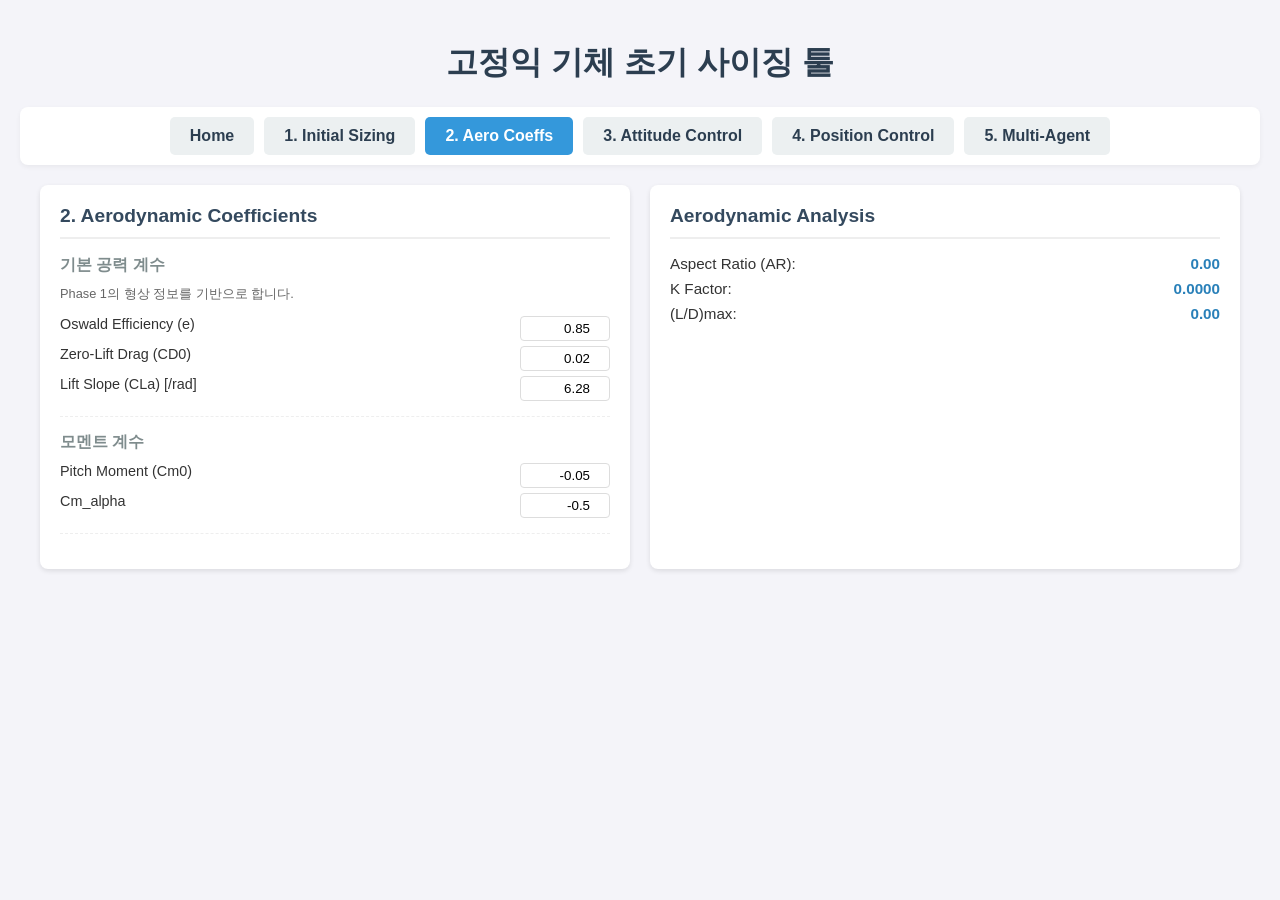
==== phase2.html @ 48c619ab "Refactor HTML structure and separate styles and scripts into dedicated files - Removed inline styles" ====
<!DOCTYPE html>
<html lang="ko">
<head>
    <meta charset="UTF-8">
    <meta name="viewport" content="width=device-width, initial-scale=1.0">
    <title>Phase 2: Aero Coeffs</title>
    <link rel="stylesheet" href="style.css">
</head>
<body>
    <h1>고정익 기체 초기 사이징 툴</h1>
    <div class="nav-bar">
        <a href="index.html" class="nav-btn">Home</a>
        <a href="phase1.html" class="nav-btn">1. Initial Sizing</a>
        <a href="phase2.html" class="nav-btn active">2. Aero Coeffs</a>
        <a href="phase3.html" class="nav-btn">3. Attitude Control</a>
        <a href="phase4.html" class="nav-btn">4. Position Control</a>
        <a href="phase5.html" class="nav-btn">5. Multi-Agent</a>
    </div>

    <div class="container">
        <div class="panel">
            <h2>2. Aerodynamic Coefficients</h2>
            <div class="input-group">
                <h3>기본 공력 계수</h3>
                <p class="note">Phase 1의 형상 정보를 기반으로 합니다.</p>
                <label>Oswald Efficiency (e) <input type="number" id="aero_e" value="0.85" step="0.01"></label>
                <label>Zero-Lift Drag (CD0) <input type="number" id="aero_cd0" value="0.02" step="0.001"></label>
                <label>Lift Slope (CLa) [/rad] <input type="number" id="aero_cla" value="6.28" step="0.1"></label>
            </div>
            <div class="input-group">
                <h3>모멘트 계수</h3>
                <label>Pitch Moment (Cm0) <input type="number" id="aero_cm0" value="-0.05" step="0.01"></label>
                <label>Cm_alpha <input type="number" id="aero_cma" value="-0.5" step="0.1"></label>
            </div>
        </div>
        <div class="panel">
            <h2>Aerodynamic Analysis</h2>
            <div class="result-item"><span>Aspect Ratio (AR):</span> <span id="resAR" class="result-value">-</span></div>
            <div class="result-item"><span>K Factor:</span> <span id="resK" class="result-value">-</span></div>
            <div class="result-item"><span>(L/D)max:</span> <span id="resLDmax" class="result-value">-</span></div>
        </div>
    </div>
    <script src="script.js"></script>
</body>
</html>
---- style.css ----
/* c:\Users\user\ArchiveforObsidian\99_ArchiveObsidian\Z_Code\page_test\style.css */
body {
    font-family: 'Segoe UI', Tahoma, Geneva, Verdana, sans-serif;
    background-color: #f4f4f9;
    color: #333;
    margin: 0;
    padding: 20px;
}
h1 {
    text-align: center;
    color: #2c3e50;
}
.container {
    display: flex;
    flex-wrap: wrap;
    gap: 20px;
    max-width: 1200px;
    margin: 0 auto;
}
.panel {
    background: white;
    padding: 20px;
    border-radius: 8px;
    box-shadow: 0 2px 5px rgba(0,0,0,0.1);
    flex: 1;
    min-width: 300px;
}
.panel h2 {
    border-bottom: 2px solid #eee;
    padding-bottom: 10px;
    margin-top: 0;
    color: #34495e;
    font-size: 1.2em;
}
.input-group {
    margin-bottom: 15px;
    border-bottom: 1px dashed #eee;
    padding-bottom: 10px;
}
.input-group h3 {
    margin: 5px 0 10px 0;
    font-size: 1em;
    color: #7f8c8d;
}
label {
    display: flex;
    justify-content: space-between;
    margin-bottom: 5px;
    font-size: 0.9em;
}
input[type="number"], input[type="text"] {
    width: 80px;
    padding: 4px;
    border: 1px solid #ddd;
    border-radius: 4px;
    text-align: right;
}
.result-item {
    display: flex;
    justify-content: space-between;
    margin-bottom: 8px;
    font-size: 0.95em;
}
.result-value {
    font-weight: bold;
    color: #2980b9;
}
canvas {
    width: 100%;
    height: 600px;
    border: 1px solid #ddd;
    background-color: #fff;
    margin-top: 10px;
}
.note {
    font-size: 0.8em;
    color: #666;
    margin-top: 5px;
}
.saved-models {
    display: flex;
    flex-wrap: wrap;
    gap: 10px;
    margin-bottom: 20px;
}
.model-chip {
    background: #e0e0e0;
    padding: 5px 10px;
    border-radius: 15px;
    font-size: 0.9em;
    display: flex;
    align-items: center;
    gap: 8px;
    cursor: pointer;
    transition: background 0.2s;
    user-select: none;
}
.model-chip:hover {
    background: #d0d0d0;
}
.delete-btn {
    color: #e74c3c;
    font-weight: bold;
    cursor: pointer;
    padding: 0 4px;
}
.delete-btn:hover {
    color: #c0392b;
}
.action-bar {
    margin-bottom: 15px;
    text-align: right;
}
button.save-btn {
    background-color: #27ae60;
    color: white;
    border: none;
    padding: 8px 15px;
    border-radius: 4px;
    cursor: pointer;
}
button.save-btn:hover {
    background-color: #219150;
}
/* Navigation Tabs */
.nav-bar {
    display: flex;
    background: #fff;
    padding: 10px 20px;
    margin-bottom: 20px;
    border-radius: 8px;
    box-shadow: 0 2px 5px rgba(0,0,0,0.05);
    gap: 10px;
    flex-wrap: wrap;
    justify-content: center;
}
.nav-btn {
    padding: 10px 20px;
    border: none;
    background: #ecf0f1;
    color: #2c3e50;
    border-radius: 5px;
    cursor: pointer;
    font-weight: bold;
    transition: all 0.2s;
    text-decoration: none;
    display: inline-block;
}
.nav-btn:hover {
    background: #dfe6e9;
}
.nav-btn.active {
    background: #3498db;
    color: white;
}
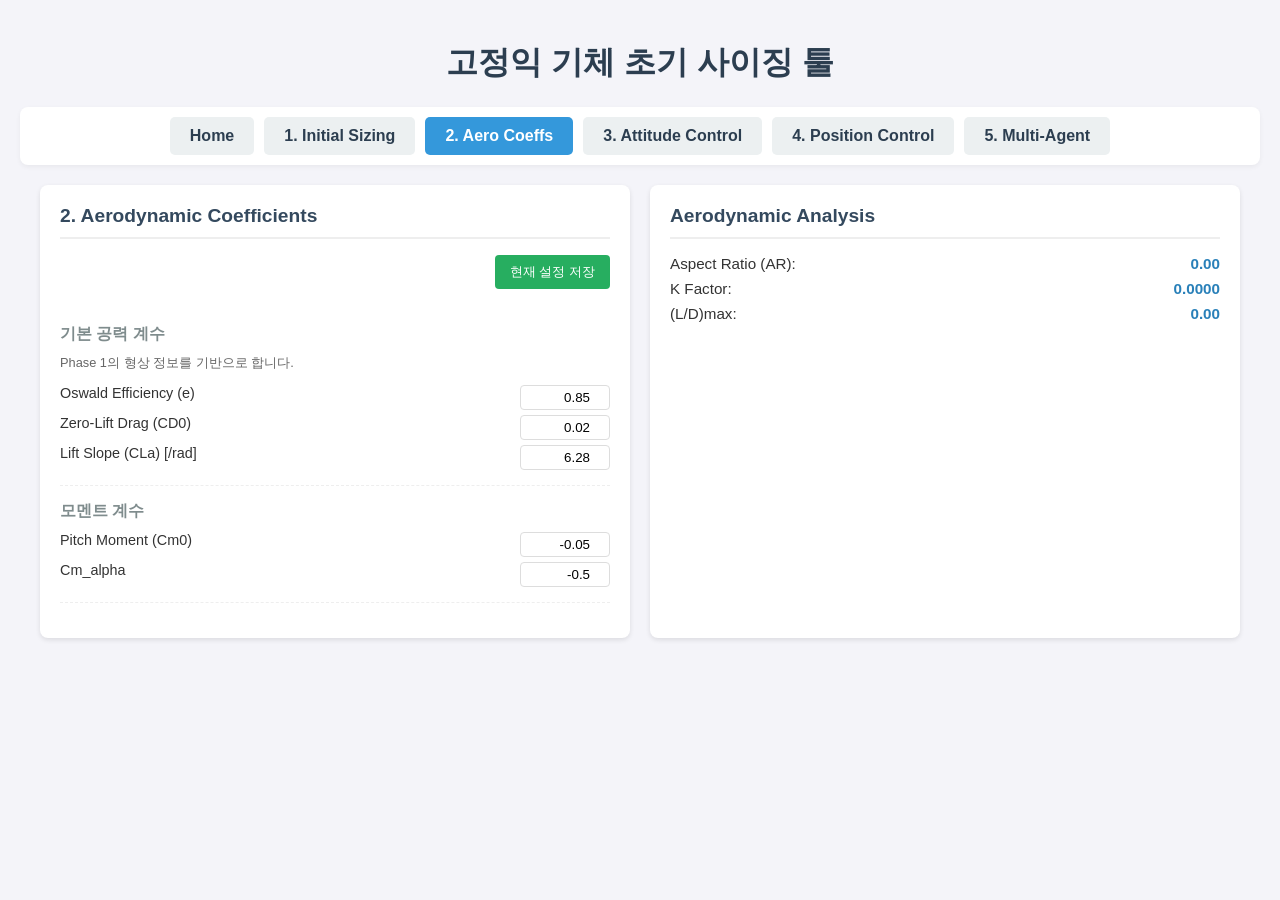
==== commit f6b48446: "Add phase 3, 4, and 5 HTML files with navigation and save functionality" ====
--- a/phase2.html
+++ b/phase2.html
@@ -20,6 +20,10 @@
     <div class="container">
         <div class="panel">
             <h2>2. Aerodynamic Coefficients</h2>
+            <div class="action-bar">
+                <button class="save-btn" onclick="saveModel()">현재 설정 저장</button>
+            </div>
+            <div id="savedModelsContainer" class="saved-models"></div>
             <div class="input-group">
                 <h3>기본 공력 계수</h3>
                 <p class="note">Phase 1의 형상 정보를 기반으로 합니다.</p>
